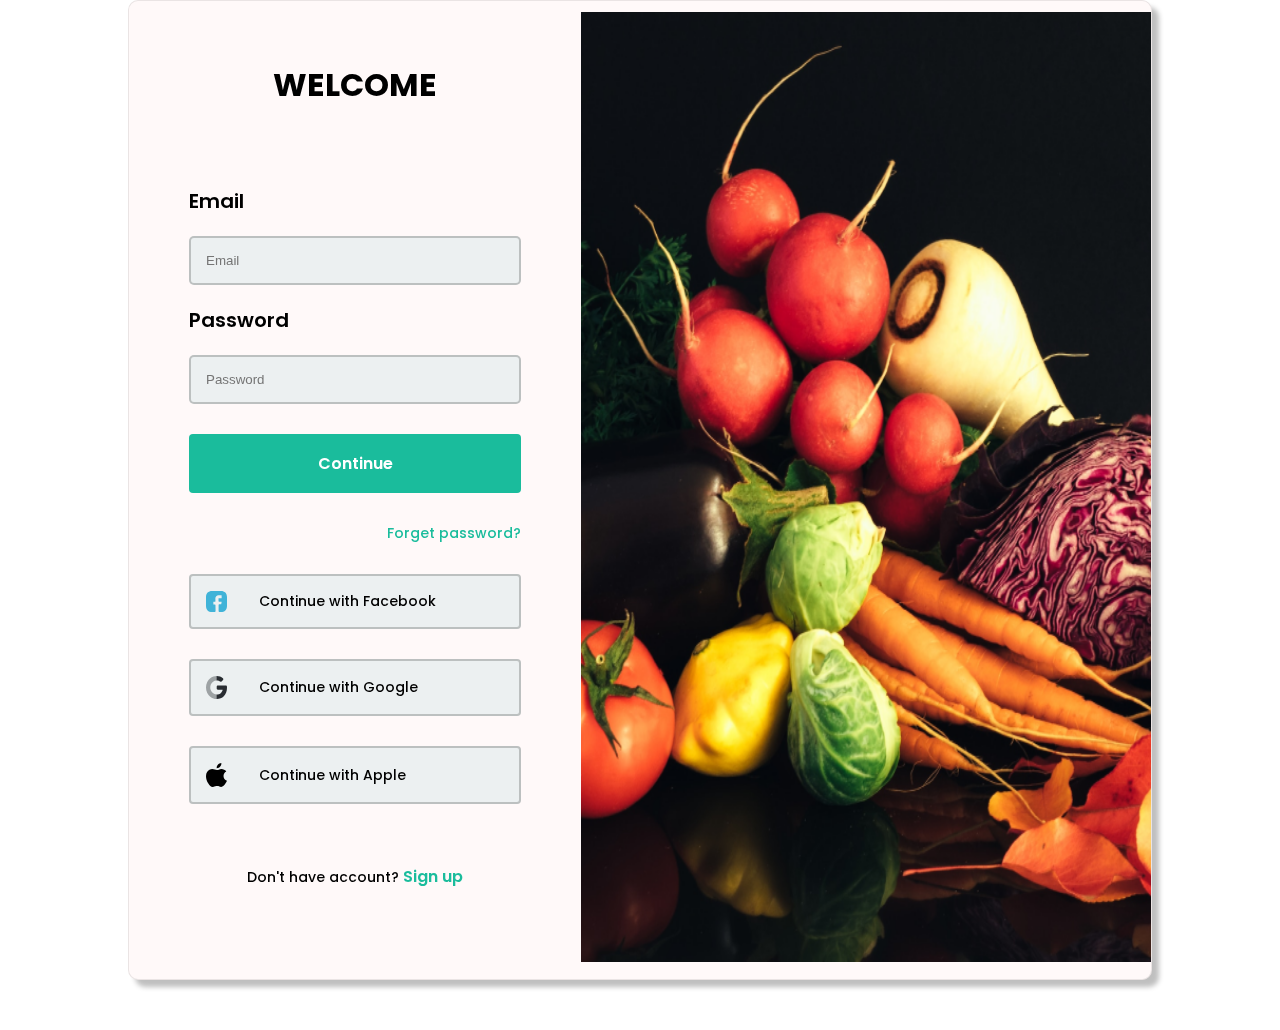
==== welcome.html @ 990c9220 "add E-commerce landing page" ====
<!DOCTYPE html>
<html lang="en">

<head>
    <meta charset="UTF-8">
    <meta http-equiv="X-UA-Compatible" content="IE=edge">
    <meta name="viewport" content="width=device-width, initial-scale=1.0">
    <title>Welcome</title>
    <link rel="stylesheet" href="css/welcome.css">
</head>

<body>
    <main>
        <section class="welcome">
            <div class="side-left">
                <h1>WELCOME</h1>
                <br>
                <label for="email">Email</label>
                <input type="email" name="email" placeholder="Email">
                <label for="password">Password</label>
                <input type="password" name="password" placeholder="Password">
                <a href="index.html">Continue</a>
                <p>Forget password?</p>
                <div class="icons-left">
                    <a href="#">
                        <img src="icons/Vector (1).svg" alt="">
                        <p>Continue with Facebook</p>
                    </a>
                    <a href="#">
                        <img src="icons/🦆 icon _google_.svg" alt="">
                        <p>Continue with Google</p>
                    </a>
                    <a href="#">
                        <img src="icons/🦆 icon _apple_.svg" alt="">
                        <p>Continue with Apple</p>
                    </a>
                </div>
                <p id="acc">Don't have account? <a href="signup.html">Sign up</a></p>
            </div>
            <div class="image-right">
                <img src="img/unsplash_KUZnfk-2DSQ (1).png" alt="picture">
            </div>
        </section>
    </main>
</body>

</html>
---- css/welcome.css ----
@import url("https://fonts.googleapis.com/css2?family=Poppins:wght@100;200;300;400;500;600;700;800&display=swap");

* {
  margin: 0;
  padding: 0;
  list-style: none;
  box-sizing: border-box;
  text-decoration: none;
}

body {
  font-family: "Poppins", sans-serif;
}

.welcome {
  width: 80%;
  margin: auto;
  margin-bottom: 50px;
  display: flex;
  justify-content: space-around;
  align-items: center;
  background-color: #fff9f9;
  border: 1px solid rgba(21, 20, 20, 0.09);
  border-radius: 10px;
  box-shadow: 7px 7px 5px rgba(0, 0, 0, 0.25);
  backdrop-filter: blur(9.4px);
}

.image-right img {
  width: 570px;
  height: 950px;
}

.side-left {
  width: 50%;
  display: flex;
  flex-direction: column;
  padding: 60px;
  height: auto;
}

.side-left h1 {
  text-align: center;
  font-size: 2rem;
  margin-bottom: 2rem;
}

.side-left a {
  display: inline-block;
  background-color: #1abc9c;
  padding: 15px;
  border-radius: 4px;
  border: 2px solid rgba(26, 188, 156, 0.5);
  margin: 30px 0;
  text-align: center;
  color: #fff;
  font-weight: 600;
  font-size: 16px;
  transition: 300ms ease-in-out;
}

.side-left a:hover {
  background-color: #1e927b;
  color: #e6e6e6;
}

.side-left p {
  text-align: end;
  font-size: 14px;
  font-weight: 500;
  color: #1abc9c;
}

.side-left p:last-child {
  color: #000;
  text-align: center;
  font-size: 14px;
  font-weight: 500;
}

.side-left p a:last-child {
  background-color: inherit;
  border: none;
  padding: 0;
  color: #1abc9c;
  transition: 300ms ease-in-out;
}

.side-left p a:last-child:hover {
  color: #1e927b;
  text-decoration: underline;
}

.icons-left a:hover {
  background-color: #c4bfbf;
  color: #e6e6e6;
}

.icons-left a {
  display: flex;
  align-items: center;
  gap: 2rem;
  background-color: #ecf0f1;
  border: 2px solid rgba(0, 0, 0, 0.2);
  padding: 15px;
  border-radius: 4px;
  margin: 30px 0;
}

.icons-left p {
  color: #000;
  font-weight: 600;
  font-size: 14px;
}

input {
  width: 100%;
  border-radius: 5px;
  background-color: #ecf0f1;
  border: 2px solid rgba(0, 0, 0, 0.2);
  padding: 15px;
}

label {
  margin: 20px 0;
  font-size: 20px;
  font-weight: 600;
}

/* responsive */

@media screen and (max-width: 768px) {
  .image-right img {
    display: none;
  }

  .welcome {
    width: 70%;
    flex-direction: column;
    background: rgba(21, 20, 20, 0.18);
    border-radius: 16px;
    box-shadow: 0 4px 30px rgba(0, 0, 0, 0.1);
    backdrop-filter: blur(7.3px);
    -webkit-backdrop-filter: blur(7.3px);
    border: 1px solid rgba(21, 20, 20, 0.1);
  }

  .welcome h1 {
    text-align: start;
    color: #fff;
  }

  body {
    background-image: url("img/unsplash_KUZnfk-2DSQ\ \(1\).png");
    background-size: cover;
    background-repeat: no-repeat;
  }

  label {
    display: none;
  }

  input {
    margin: 20px 0;
  }

  .side-left {
    width: 100%;
  }

  #acc {
    color: #fff;
    text-align: start;
  }
}

@media screen and (max-width: 425px) {
  .welcome {
    width: 100%;
  }

  .icons-left a {
    gap: 1.5rem;
  }
}
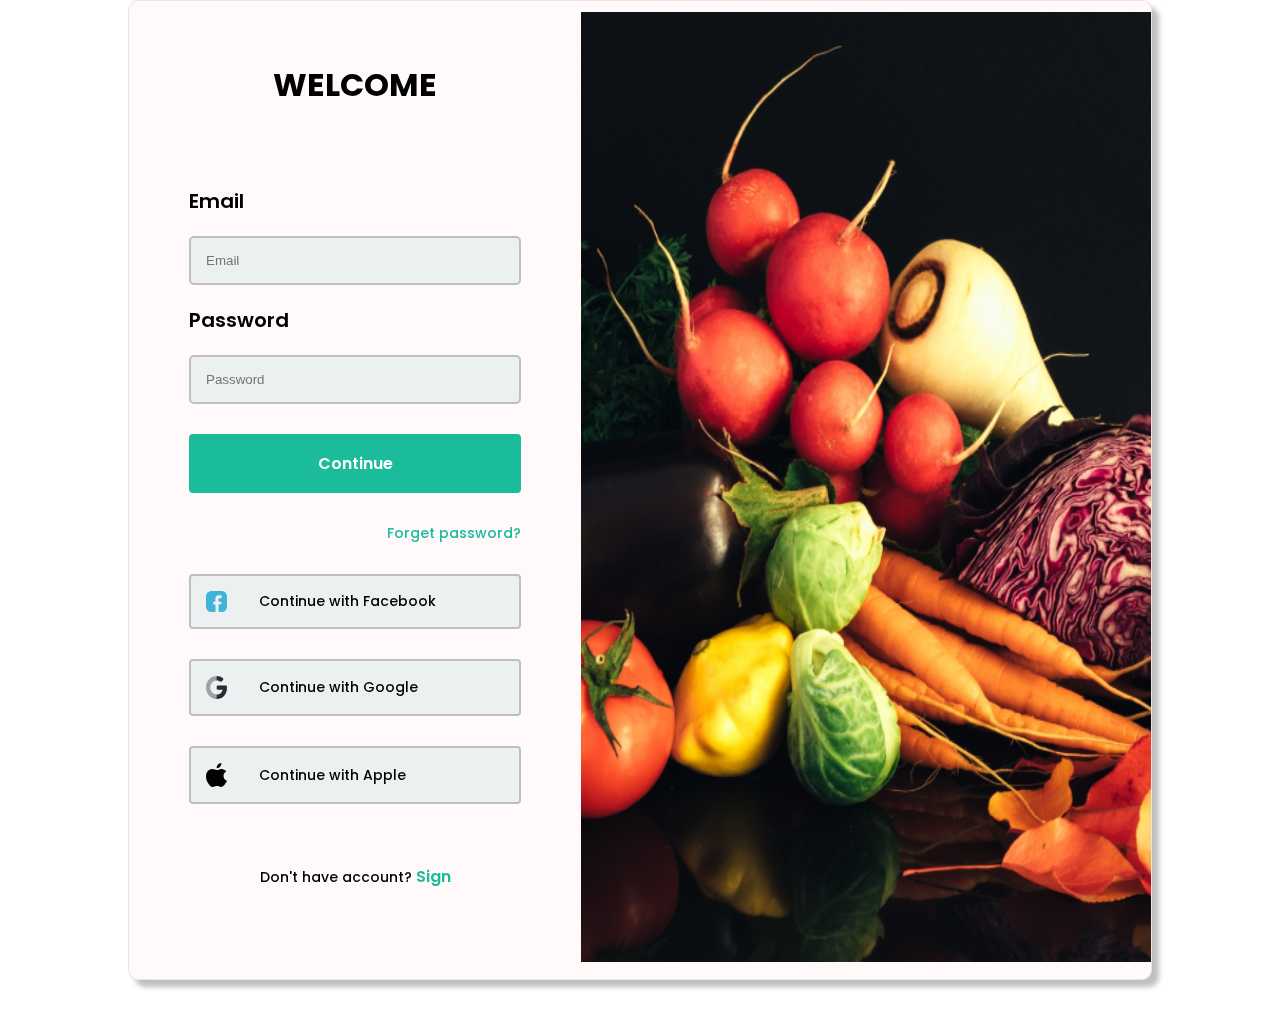
==== commit a9f0b736: "changes text" ====
--- a/welcome.html
+++ b/welcome.html
@@ -35,7 +35,7 @@
                         <p>Continue with Apple</p>
                     </a>
                 </div>
-                <p id="acc">Don't have account? <a href="signup.html">Sign up</a></p>
+                <p id="acc">Don't have account? <a href="signup.html">Sign</a></p>
             </div>
             <div class="image-right">
                 <img src="img/unsplash_KUZnfk-2DSQ (1).png" alt="picture">
